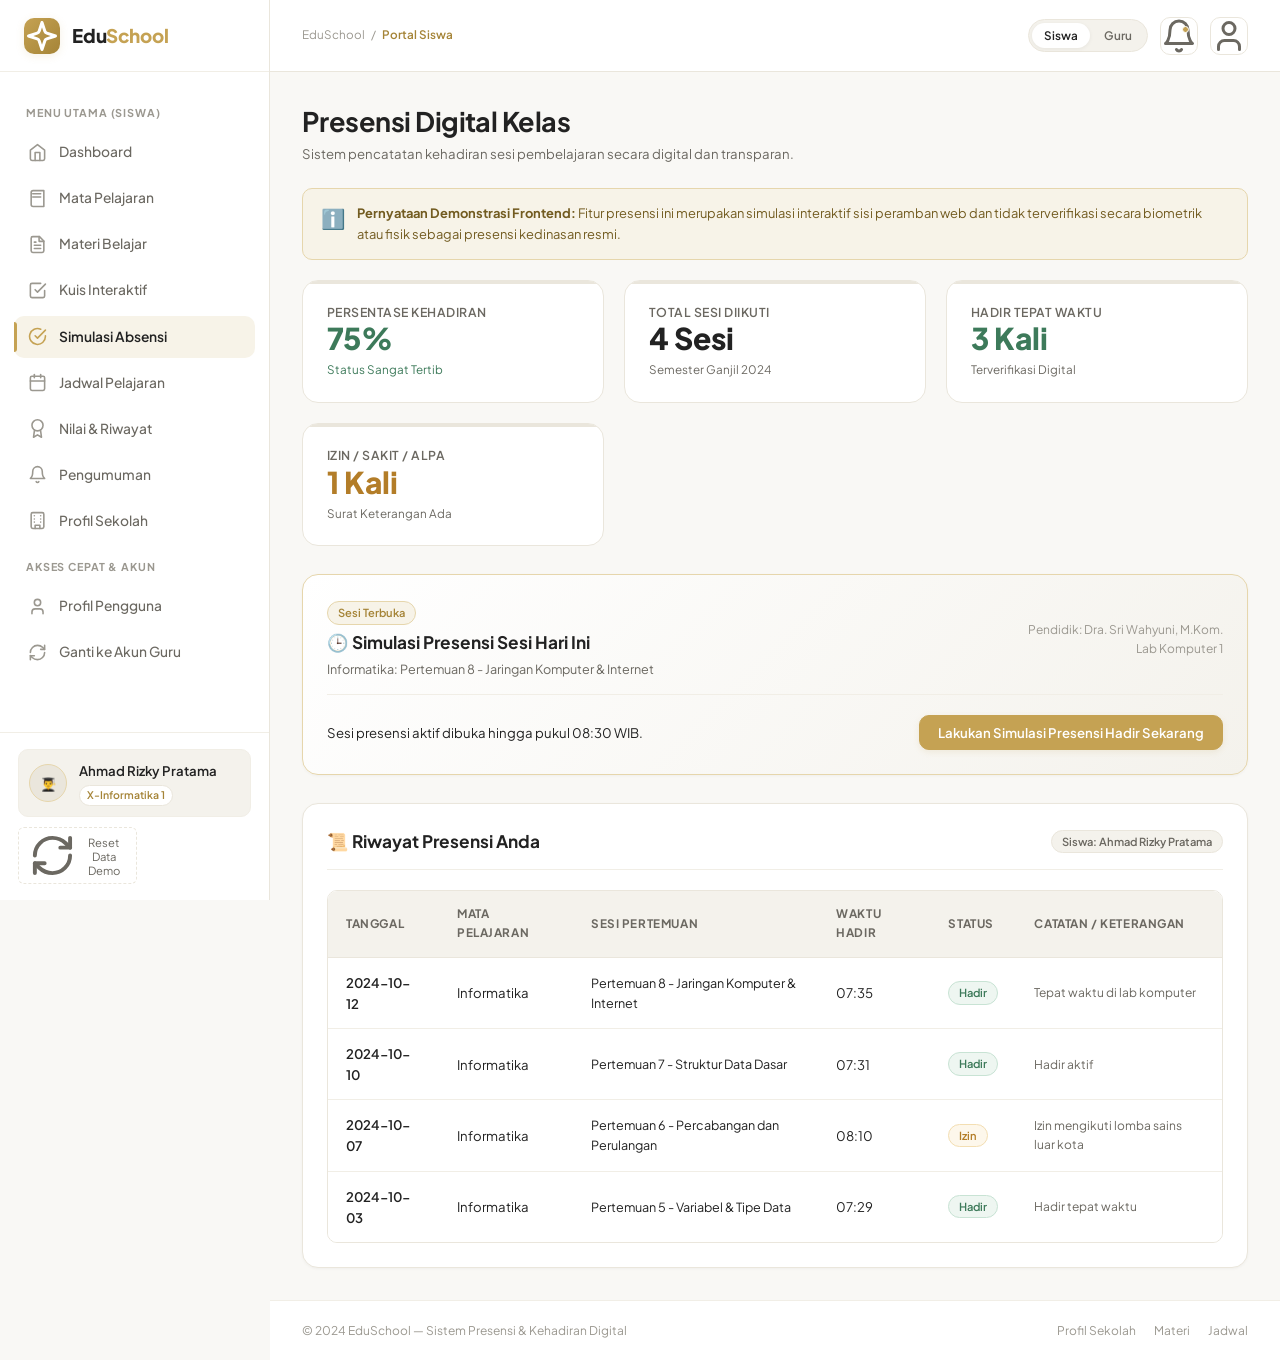
==== absensi.html @ 0a859791 "Initial commit: SMKN 1 Garut Edu LMS web application" ====
<!DOCTYPE html>
<html lang="id">
<head>
  <meta charset="UTF-8">
  <meta name="viewport" content="width=device-width, initial-scale=1.0">
  <title>Simulasi Presensi & Absensi — EduSchool</title>
  <meta name="description" content="Modul simulasi absensi digital untuk siswa dan rekapitulasi kehadiran kelas bagi guru.">
  <link rel="stylesheet" href="css/style.css">
  <link rel="stylesheet" href="css/components.css">
  <link rel="stylesheet" href="css/responsive.css">
</head>
<body>

  <div class="sidebar-overlay" id="sidebar-overlay"></div>

  <div class="app-container">
    <aside class="app-sidebar" id="app-sidebar"></aside>

    <div class="app-main">
      <header class="app-topbar" id="app-topbar"></header>

      <main class="app-content">
        <!-- Header Halaman -->
        <div style="margin-bottom: 24px;">
          <h1 style="font-size: 1.8rem; margin-bottom: 4px;">Presensi Digital Kelas</h1>
          <p style="font-size: 0.88rem; color: var(--text-muted);">
            Sistem pencatatan kehadiran sesi pembelajaran secara digital dan transparan.
          </p>
        </div>

        <!-- Disclaimer Demonstrasi Edukasi -->
        <div class="alert alert-gold">
          <span style="font-size: 1.3rem;">ℹ️</span>
          <div>
            <strong>Pernyataan Demonstrasi Frontend:</strong> Fitur presensi ini merupakan simulasi interaktif sisi peramban web dan tidak terverifikasi secara biometrik atau fisik sebagai presensi kedinasan resmi.
          </div>
        </div>

        <!-- =================== 1. VIEW SISWA =================== -->
        <div id="view-student-attendance">
          
          <!-- Bento Grid Rekap Siswa -->
          <div class="stat-grid">
            <div class="stat-card">
              <div class="stat-label">Persentase Kehadiran</div>
              <div class="stat-value" id="att-student-rate" style="color: var(--success);">95%</div>
              <div class="stat-trend positive">Status Sangat Tertib</div>
            </div>
            <div class="stat-card">
              <div class="stat-label">Total Sesi Diikuti</div>
              <div class="stat-value" id="att-student-total">4 Sesi</div>
              <div class="stat-trend">Semester Ganjil 2024</div>
            </div>
            <div class="stat-card">
              <div class="stat-label">Hadir Tepat Waktu</div>
              <div class="stat-value" id="att-student-hadir" style="color: var(--success);">3 Kali</div>
              <div class="stat-trend">Terverifikasi Digital</div>
            </div>
            <div class="stat-card">
              <div class="stat-label">Izin / Sakit / Alpa</div>
              <div class="stat-value" id="att-student-izin" style="color: var(--warning);">1 Kali</div>
              <div class="stat-trend">Surat Keterangan Ada</div>
            </div>
          </div>

          <!-- Widget Simulasi Check-in Hari Ini -->
          <div class="card" style="margin-bottom: 28px; border: 1.5px solid var(--gold-light); background: linear-gradient(135deg, #FFFFFF, var(--bg-subtle));">
            <div class="card-header">
              <div>
                <span class="badge badge-gold" style="margin-bottom: 4px;">Sesi Terbuka</span>
                <div class="card-title">🕒 Simulasi Presensi Sesi Hari Ini</div>
                <div class="card-subtitle">Informatika: Pertemuan 8 - Jaringan Komputer & Internet</div>
              </div>
              <div style="text-align: right; font-size: 0.8rem; color: var(--text-light);">
                Pendidik: Dra. Sri Wahyuni, M.Kom.<br>Lab Komputer 1
              </div>
            </div>

            <div style="display: flex; justify-content: space-between; align-items: center; flex-wrap: wrap; gap: 16px;">
              <div id="checkin-status-notice" style="font-size: 0.88rem; color: var(--text-dark);">
                <!-- Dynamically set by attendance.js -->
              </div>

              <div>
                <button type="button" class="btn btn-primary" id="btn-do-checkin" onclick="AttendanceManager.studentCheckIn()">
                  Lakukan Simulasi Presensi Hadir Sekarang
                </button>
              </div>
            </div>
          </div>

          <!-- Tabel Riwayat Kehadiran Siswa -->
          <div class="card">
            <div class="card-header">
              <div class="card-title">📜 Riwayat Presensi Anda</div>
              <span class="badge badge-neutral">Siswa: Ahmad Rizky Pratama</span>
            </div>

            <div class="table-responsive">
              <table class="table">
                <thead>
                  <tr>
                    <th>Tanggal</th>
                    <th>Mata Pelajaran</th>
                    <th>Sesi Pertemuan</th>
                    <th>Waktu Hadir</th>
                    <th>Status</th>
                    <th>Catatan / Keterangan</th>
                  </tr>
                </thead>
                <tbody id="student-attendance-table-body">
                  <!-- Rendered via attendance.js -->
                </tbody>
              </table>
            </div>
          </div>

        </div>

        <!-- =================== 2. VIEW GURU =================== -->
        <div id="view-teacher-attendance" style="display: none;">
          
          <!-- Bento Grid Rekap Kelas -->
          <div class="stat-grid">
            <div class="stat-card">
              <div class="stat-label">Kehadiran Kelas Rata-Rata</div>
              <div class="stat-value" id="teacher-att-rate" style="color: var(--success);">92%</div>
              <div class="stat-trend positive">Kelas X-Informatika 1</div>
            </div>
            <div class="stat-card">
              <div class="stat-label">Total Hadir</div>
              <div class="stat-value" id="teacher-att-hadir" style="color: var(--success);">5</div>
              <div class="stat-trend">Siswa Tepat Waktu</div>
            </div>
            <div class="stat-card">
              <div class="stat-label">Total Izin</div>
              <div class="stat-value" id="teacher-att-izin" style="color: var(--warning);">1</div>
              <div class="stat-trend">Keterangan Resmi</div>
            </div>
            <div class="stat-card">
              <div class="stat-label">Total Sakit / Alpa</div>
              <div class="stat-value" id="teacher-att-sakit" style="color: var(--danger);">2</div>
              <div class="stat-trend">Perlu Pembinaan</div>
            </div>
          </div>

          <!-- Filter & Kontrol Guru -->
          <div class="card" style="margin-bottom: 24px;">
            <div class="card-header">
              <div class="card-title">🔍 Filter Rekap Kehadiran Siswa</div>
              <span class="badge badge-gold">Panel Guru Pengampu</span>
            </div>

            <div class="form-row">
              <div class="form-group" style="margin-bottom: 0;">
                <label class="form-label">Mata Pelajaran</label>
                <select id="filter-att-subject" class="form-control">
                  <option value="all">Semua Mata Pelajaran</option>
                  <option value="Informatika" selected>Informatika</option>
                  <option value="Matematika Diskrit">Matematika Diskrit</option>
                </select>
              </div>

              <div class="form-group" style="margin-bottom: 0;">
                <label class="form-label">Tanggal Sesi</label>
                <input type="date" id="filter-att-date" class="form-control">
              </div>
            </div>
          </div>

          <!-- Tabel Rekapitulasi & Modifikasi Guru -->
          <div class="card">
            <div class="card-header">
              <div>
                <div class="card-title">📋 Rekapitulasi Presensi Seluruh Siswa</div>
                <div class="card-subtitle">Ubah status kehadiran langsung pada daftar di bawah ini</div>
              </div>
            </div>

            <div class="table-responsive">
              <table class="table">
                <thead>
                  <tr>
                    <th>Nama Siswa</th>
                    <th>Tanggal</th>
                    <th>Mata Pelajaran</th>
                    <th>Sesi</th>
                    <th>Waktu</th>
                    <th>Status Kehadiran</th>
                    <th>Aksi</th>
                  </tr>
                </thead>
                <tbody id="teacher-attendance-table-body">
                  <!-- Rendered via attendance.js -->
                </tbody>
              </table>
            </div>
          </div>

        </div>

      </main>

      <footer class="app-footer">
        <div>&copy; 2024 EduSchool — Sistem Presensi & Kehadiran Digital</div>
        <div class="app-footer-links">
          <a href="profil-sekolah.html">Profil Sekolah</a>
          <a href="materi.html">Materi</a>
          <a href="jadwal.html">Jadwal</a>
        </div>
      </footer>
    </div>
  </div>

  <div id="toast-container" class="toast-container"></div>

  <script src="js/data.js"></script>
  <script src="js/storage.js"></script>
  <script src="js/auth.js"></script>
  <script src="js/app.js"></script>
  <script src="js/attendance.js"></script>
  <script>
    AttendanceManager.init();
  </script>
</body>
</html>
---- css/style.css ----
/* ==========================================================================
   EDUSCHOOL - DESIGN SYSTEM & CORE STYLES
   Visual Identity: Modern Minimalist, Elegant, Premium, Old-Money Touch
   Palette:
     --bg-main: #F9F8F5 (Off-white)
     --bg-card: #FFFFFF (White)
     --gold-primary: #C5A253 (Accent Gold)
     --gold-light: #E6D6AC (Soft Gold)
     --gold-subtle: #F6F1E3 (Subtle Tint)
     --text-dark: #222222 (Soft Black)
     --text-muted: #777777 (Secondary Grey)
     --text-light: #9B9890
     --border-color: #EAE6DC (Hairline Border)
     --border-subtle: #F0EDE5
   ========================================================================== */

@import url('https://fonts.googleapis.com/css2?family=Plus+Jakarta+Sans:wght@300;400;500;600;700;800&family=Playfair+Display:ital,wght@0,500;0,600;0,700;1,400&display=swap');

:root {
  /* Color Palette */
  --bg-main: #F9F8F5;
  --bg-card: #FFFFFF;
  --bg-elevated: #FFFFFF;
  --bg-subtle: #F4F2EC;
  
  --gold-primary: #C5A253;
  --gold-dark: #A58437;
  --gold-light: #E6D6AC;
  --gold-subtle: #F7F3E8;
  --gold-glow: rgba(197, 162, 83, 0.15);
  
  --text-dark: #222222;
  --text-muted: #6B6861;
  --text-light: #9B9890;
  --text-inverse: #FFFFFF;

  --border-color: #EAE6DC;
  --border-subtle: #F1EEE6;
  --border-focus: #C5A253;

  /* Semantic Feedback (Harmonized, Not Neon) */
  --success: #3D7A5A;
  --success-bg: #EEF6F1;
  --success-border: #C8E3D4;

  --warning: #B37D28;
  --warning-bg: #FDF7EB;
  --warning-border: #F3DEB2;

  --danger: #9E3A3A;
  --danger-bg: #FDF2F2;
  --danger-border: #F3C4C4;

  --info: #3B6D9E;
  --info-bg: #F0F6FC;
  --info-border: #CBE0F4;

  /* Typography */
  --font-sans: 'Plus Jakarta Sans', -apple-system, BlinkMacSystemFont, 'Segoe UI', Roboto, sans-serif;
  --font-serif: 'Playfair Display', Georgia, serif;

  /* Shadows - Soft, Elegant & Subtle */
  --shadow-sm: 0 1px 3px rgba(34, 34, 34, 0.04);
  --shadow-md: 0 4px 14px rgba(34, 34, 34, 0.06);
  --shadow-lg: 0 10px 28px rgba(34, 34, 34, 0.08);
  --shadow-hover: 0 8px 22px rgba(197, 162, 83, 0.12);

  /* Radius */
  --radius-sm: 6px;
  --radius-md: 10px;
  --radius-lg: 16px;
  --radius-xl: 22px;
  --radius-pill: 9999px;

  /* Layout */
  --sidebar-width: 270px;
  --topbar-height: 72px;
  --transition: all 0.22s cubic-bezier(0.16, 1, 0.3, 1);
}

/* Base Reset */
*, *::before, *::after {
  box-sizing: border-box;
  margin: 0;
  padding: 0;
}

html {
  font-size: 15px;
  scroll-behavior: smooth;
  -webkit-font-smoothing: antialiased;
  -moz-osx-font-smoothing: grayscale;
}

body {
  font-family: var(--font-sans);
  background-color: var(--bg-main);
  color: var(--text-dark);
  line-height: 1.6;
  min-height: 100vh;
  display: flex;
  flex-direction: column;
}

/* Typography Defaults */
h1, h2, h3, h4, h5, h6 {
  color: var(--text-dark);
  font-weight: 700;
  line-height: 1.3;
  letter-spacing: -0.02em;
}

h1 { font-size: 2.1rem; }
h2 { font-size: 1.7rem; }
h3 { font-size: 1.35rem; }
h4 { font-size: 1.15rem; }

p {
  color: var(--text-muted);
}

a {
  color: inherit;
  text-decoration: none;
  transition: var(--transition);
}

img {
  max-width: 100%;
  display: block;
}

button, input, select, textarea {
  font-family: inherit;
  font-size: inherit;
}

/* App Shell (Dashboard Layout) */
.app-container {
  display: flex;
  min-height: 100vh;
  background-color: var(--bg-main);
}

/* Sidebar Navigation */
.app-sidebar {
  width: var(--sidebar-width);
  background-color: var(--bg-card);
  border-right: 1px solid var(--border-color);
  display: flex;
  flex-direction: column;
  position: fixed;
  top: 0;
  bottom: 0;
  left: 0;
  z-index: 100;
  transition: transform 0.3s cubic-bezier(0.16, 1, 0.3, 1);
}

.sidebar-header {
  height: var(--topbar-height);
  padding: 0 24px;
  display: flex;
  align-items: center;
  justify-content: space-between;
  border-bottom: 1px solid var(--border-subtle);
}

.brand-logo {
  display: flex;
  align-items: center;
  gap: 12px;
  font-weight: 800;
  font-size: 1.25rem;
  letter-spacing: -0.01em;
  color: var(--text-dark);
}

.brand-mark {
  width: 36px;
  height: 36px;
  border-radius: var(--radius-md);
  background: linear-gradient(135deg, var(--gold-primary), #A58437);
  display: flex;
  align-items: center;
  justify-content: center;
  color: #FFFFFF;
  box-shadow: 0 2px 8px var(--gold-glow);
}

.brand-text span {
  color: var(--gold-primary);
}

.sidebar-nav {
  flex: 1;
  overflow-y: auto;
  padding: 20px 14px;
  display: flex;
  flex-direction: column;
  gap: 4px;
}

.nav-section-title {
  font-size: 0.72rem;
  text-transform: uppercase;
  letter-spacing: 0.08em;
  font-weight: 700;
  color: var(--text-light);
  padding: 12px 12px 6px;
}

.nav-item {
  display: flex;
  align-items: center;
  gap: 12px;
  padding: 10px 14px;
  border-radius: var(--radius-md);
  font-size: 0.92rem;
  font-weight: 500;
  color: var(--text-muted);
  transition: var(--transition);
  position: relative;
}

.nav-item:hover {
  background-color: var(--gold-subtle);
  color: var(--text-dark);
}

.nav-item.active {
  background-color: var(--gold-subtle);
  color: var(--text-dark);
  font-weight: 600;
}

.nav-item.active::before {
  content: '';
  position: absolute;
  left: 0;
  top: 6px;
  bottom: 6px;
  width: 3px;
  background-color: var(--gold-primary);
  border-radius: 0 var(--radius-sm) var(--radius-sm) 0;
}

.nav-item svg {
  width: 19px;
  height: 19px;
  color: var(--text-light);
  transition: var(--transition);
  flex-shrink: 0;
}

.nav-item:hover svg,
.nav-item.active svg {
  color: var(--gold-primary);
}

.nav-badge {
  margin-left: auto;
  font-size: 0.72rem;
  padding: 2px 7px;
  border-radius: var(--radius-pill);
  background-color: var(--gold-light);
  color: var(--text-dark);
  font-weight: 600;
}

.sidebar-footer {
  padding: 16px 18px;
  border-top: 1px solid var(--border-subtle);
  background: var(--bg-card);
}

.user-snippet {
  display: flex;
  align-items: center;
  gap: 12px;
  padding: 10px;
  border-radius: var(--radius-md);
  background: var(--bg-subtle);
  border: 1px solid var(--border-subtle);
  cursor: pointer;
  transition: var(--transition);
}

.user-snippet:hover {
  border-color: var(--gold-light);
}

.user-avatar {
  width: 38px;
  height: 38px;
  border-radius: var(--radius-pill);
  background: #EAE6DC;
  display: flex;
  align-items: center;
  justify-content: center;
  font-weight: 700;
  color: var(--gold-dark);
  font-size: 0.88rem;
  border: 1.5px solid var(--gold-light);
  overflow: hidden;
  flex-shrink: 0;
}

.user-avatar img {
  width: 100%;
  height: 100%;
  object-fit: cover;
}

.user-meta {
  flex: 1;
  min-width: 0;
}

.user-name {
  font-size: 0.88rem;
  font-weight: 600;
  color: var(--text-dark);
  white-space: nowrap;
  overflow: hidden;
  text-overflow: ellipsis;
}

.user-role-badge {
  display: inline-block;
  font-size: 0.7rem;
  padding: 1px 7px;
  border-radius: var(--radius-pill);
  background: #FFFFFF;
  border: 1px solid var(--border-color);
  color: var(--gold-dark);
  font-weight: 600;
}

/* Main Area */
.app-main {
  flex: 1;
  margin-left: var(--sidebar-width);
  min-width: 0;
  display: flex;
  flex-direction: column;
  min-height: 100vh;
}

/* Topbar Header */
.app-topbar {
  height: var(--topbar-height);
  background-color: rgba(255, 255, 255, 0.92);
  backdrop-filter: blur(12px);
  -webkit-backdrop-filter: blur(12px);
  border-bottom: 1px solid var(--border-color);
  position: sticky;
  top: 0;
  z-index: 90;
  padding: 0 32px;
  display: flex;
  align-items: center;
  justify-content: space-between;
}

.topbar-left {
  display: flex;
  align-items: center;
  gap: 16px;
}

.page-title-group h1 {
  font-size: 1.35rem;
  font-weight: 700;
  color: var(--text-dark);
}

.page-breadcrumb {
  font-size: 0.78rem;
  color: var(--text-light);
  display: flex;
  align-items: center;
  gap: 6px;
}

.topbar-actions {
  display: flex;
  align-items: center;
  gap: 12px;
}

.topbar-btn {
  width: 38px;
  height: 38px;
  border-radius: var(--radius-md);
  border: 1px solid var(--border-color);
  background-color: var(--bg-card);
  display: flex;
  align-items: center;
  justify-content: center;
  color: var(--text-muted);
  cursor: pointer;
  transition: var(--transition);
  position: relative;
}

.topbar-btn:hover {
  border-color: var(--gold-primary);
  color: var(--gold-primary);
}

.topbar-btn .dot-indicator {
  position: absolute;
  top: 8px;
  right: 8px;
  width: 7px;
  height: 7px;
  background-color: var(--gold-primary);
  border-radius: 50%;
  border: 1.5px solid var(--bg-card);
}

.role-switcher-pill {
  display: flex;
  align-items: center;
  background-color: var(--bg-subtle);
  border: 1px solid var(--border-color);
  border-radius: var(--radius-pill);
  padding: 3px;
  gap: 2px;
}

.role-tab-btn {
  border: none;
  background: transparent;
  padding: 5px 12px;
  font-size: 0.78rem;
  font-weight: 600;
  color: var(--text-muted);
  border-radius: var(--radius-pill);
  cursor: pointer;
  transition: var(--transition);
}

.role-tab-btn.active {
  background-color: #FFFFFF;
  color: var(--text-dark);
  box-shadow: 0 1px 4px rgba(0, 0, 0, 0.06);
}

/* Content Area */
.app-content {
  flex: 1;
  padding: 32px;
  max-width: 1400px;
  width: 100%;
  margin: 0 auto;
}

/* Footer in App Shell */
.app-footer {
  padding: 20px 32px;
  border-top: 1px solid var(--border-subtle);
  display: flex;
  align-items: center;
  justify-content: space-between;
  font-size: 0.8rem;
  color: var(--text-light);
  background: var(--bg-card);
}

.app-footer-links {
  display: flex;
  gap: 18px;
}

.app-footer-links a:hover {
  color: var(--gold-primary);
}

/* Mobile Sidebar Toggle Button */
.mobile-toggle {
  display: none;
  background: none;
  border: none;
  cursor: pointer;
  color: var(--text-dark);
}

.sidebar-overlay {
  display: none;
  position: fixed;
  inset: 0;
  background-color: rgba(34, 34, 34, 0.4);
  backdrop-filter: blur(3px);
  z-index: 95;
}

/* Global Reset Demo Data Pill */
.btn-reset-demo {
  background: none;
  border: 1px dashed var(--border-color);
  color: var(--text-muted);
  padding: 4px 10px;
  border-radius: var(--radius-sm);
  font-size: 0.75rem;
  cursor: pointer;
  display: inline-flex;
  align-items: center;
  gap: 6px;
  transition: var(--transition);
}

.btn-reset-demo:hover {
  border-color: var(--warning);
  color: var(--warning);
  background-color: var(--warning-bg);
}
---- css/components.css ----
/* ==========================================================================
   EDUSCHOOL - UI COMPONENTS SYSTEM
   Clean, Modern Minimalist, Old-Money Polish, Consistent & Accessible
   ========================================================================== */

/* Cards & Surfaces */
.card {
  background-color: var(--bg-card);
  border: 1px solid var(--border-color);
  border-radius: var(--radius-lg);
  padding: 24px;
  box-shadow: var(--shadow-sm);
  transition: var(--transition);
}

.card:hover {
  border-color: rgba(197, 162, 83, 0.4);
}

.card-header {
  display: flex;
  align-items: center;
  justify-content: space-between;
  margin-bottom: 20px;
  padding-bottom: 14px;
  border-bottom: 1px solid var(--border-subtle);
}

.card-title {
  font-size: 1.15rem;
  font-weight: 700;
  color: var(--text-dark);
  display: flex;
  align-items: center;
  gap: 10px;
}

.card-subtitle {
  font-size: 0.84rem;
  color: var(--text-muted);
  margin-top: 3px;
}

/* Stat Cards (Bento metrics) */
.stat-grid {
  display: grid;
  grid-template-columns: repeat(auto-fit, minmax(230px, 1fr));
  gap: 20px;
  margin-bottom: 28px;
}

.stat-card {
  background: var(--bg-card);
  border: 1px solid var(--border-color);
  border-radius: var(--radius-lg);
  padding: 22px 24px;
  position: relative;
  overflow: hidden;
  transition: var(--transition);
}

.stat-card::after {
  content: '';
  position: absolute;
  top: 0;
  left: 0;
  width: 100%;
  height: 3px;
  background: var(--border-color);
  transition: var(--transition);
}

.stat-card:hover {
  transform: translateY(-2px);
  box-shadow: var(--shadow-md);
  border-color: var(--gold-light);
}

.stat-card:hover::after {
  background: var(--gold-primary);
}

.stat-header {
  display: flex;
  align-items: center;
  justify-content: space-between;
  margin-bottom: 12px;
}

.stat-icon {
  width: 44px;
  height: 44px;
  border-radius: var(--radius-md);
  background: var(--gold-subtle);
  color: var(--gold-dark);
  display: flex;
  align-items: center;
  justify-content: center;
}

.stat-label {
  font-size: 0.82rem;
  font-weight: 600;
  color: var(--text-muted);
  text-transform: uppercase;
  letter-spacing: 0.04em;
}

.stat-value {
  font-size: 2rem;
  font-weight: 800;
  color: var(--text-dark);
  line-height: 1.1;
  margin-bottom: 6px;
}

.stat-trend {
  font-size: 0.78rem;
  color: var(--text-muted);
  display: flex;
  align-items: center;
  gap: 4px;
}

.stat-trend.positive {
  color: var(--success);
}

/* Buttons */
.btn {
  display: inline-flex;
  align-items: center;
  justify-content: center;
  gap: 8px;
  padding: 10px 18px;
  font-size: 0.88rem;
  font-weight: 600;
  border-radius: var(--radius-md);
  border: 1px solid transparent;
  cursor: pointer;
  transition: var(--transition);
  white-space: nowrap;
  line-height: 1;
}

.btn-sm {
  padding: 7px 12px;
  font-size: 0.8rem;
  border-radius: var(--radius-sm);
}

.btn-lg {
  padding: 14px 26px;
  font-size: 1rem;
  border-radius: var(--radius-lg);
}

.btn-primary {
  background-color: var(--gold-primary);
  color: #FFFFFF;
  border-color: var(--gold-primary);
  box-shadow: 0 2px 6px var(--gold-glow);
}

.btn-primary:hover {
  background-color: var(--gold-dark);
  border-color: var(--gold-dark);
  transform: translateY(-1px);
}

.btn-outline {
  background-color: transparent;
  color: var(--text-dark);
  border-color: var(--border-color);
}

.btn-outline:hover {
  border-color: var(--gold-primary);
  color: var(--gold-primary);
  background-color: var(--gold-subtle);
}

.btn-dark {
  background-color: var(--text-dark);
  color: #FFFFFF;
}

.btn-dark:hover {
  background-color: #000000;
}

.btn-subtle {
  background-color: var(--bg-subtle);
  color: var(--text-dark);
  border-color: var(--border-subtle);
}

.btn-subtle:hover {
  background-color: var(--gold-subtle);
  border-color: var(--gold-light);
}

.btn-danger {
  background-color: var(--danger-bg);
  color: var(--danger);
  border-color: var(--danger-border);
}

.btn-danger:hover {
  background-color: var(--danger);
  color: #FFFFFF;
}

.btn-icon-only {
  width: 36px;
  height: 36px;
  padding: 0;
  border-radius: var(--radius-md);
}

/* Badges & Pills */
.badge {
  display: inline-flex;
  align-items: center;
  gap: 5px;
  padding: 3px 10px;
  border-radius: var(--radius-pill);
  font-size: 0.74rem;
  font-weight: 600;
  line-height: 1.4;
  border: 1px solid transparent;
}

.badge-gold {
  background-color: var(--gold-subtle);
  color: var(--gold-dark);
  border-color: var(--gold-light);
}

.badge-success {
  background-color: var(--success-bg);
  color: var(--success);
  border-color: var(--success-border);
}

.badge-warning {
  background-color: var(--warning-bg);
  color: var(--warning);
  border-color: var(--warning-border);
}

.badge-danger {
  background-color: var(--danger-bg);
  color: var(--danger);
  border-color: var(--danger-border);
}

.badge-neutral {
  background-color: var(--bg-subtle);
  color: var(--text-muted);
  border-color: var(--border-color);
}

/* Form Elements */
.form-group {
  margin-bottom: 18px;
}

.form-label {
  display: block;
  font-size: 0.85rem;
  font-weight: 600;
  color: var(--text-dark);
  margin-bottom: 7px;
}

.form-label .required {
  color: var(--danger);
  margin-left: 2px;
}

.form-control {
  width: 100%;
  padding: 10px 14px;
  background-color: #FFFFFF;
  border: 1px solid var(--border-color);
  border-radius: var(--radius-md);
  color: var(--text-dark);
  outline: none;
  transition: var(--transition);
}

.form-control:focus {
  border-color: var(--gold-primary);
  box-shadow: 0 0 0 3px var(--gold-glow);
}

.form-control::placeholder {
  color: var(--text-light);
}

textarea.form-control {
  min-height: 100px;
  resize: vertical;
}

.form-hint {
  font-size: 0.75rem;
  color: var(--text-muted);
  margin-top: 5px;
}

.form-row {
  display: grid;
  grid-template-columns: repeat(auto-fit, minmax(200px, 1fr));
  gap: 16px;
}

/* Tables */
.table-responsive {
  width: 100%;
  overflow-x: auto;
  border-radius: var(--radius-md);
  border: 1px solid var(--border-color);
}

.table {
  width: 100%;
  border-collapse: collapse;
  text-align: left;
  background: var(--bg-card);
}

.table th {
  background-color: var(--bg-subtle);
  color: var(--text-muted);
  font-size: 0.78rem;
  text-transform: uppercase;
  letter-spacing: 0.05em;
  font-weight: 700;
  padding: 14px 18px;
  border-bottom: 1px solid var(--border-color);
}

.table td {
  padding: 14px 18px;
  border-bottom: 1px solid var(--border-subtle);
  font-size: 0.88rem;
  color: var(--text-dark);
  vertical-align: middle;
}

.table tbody tr:last-child td {
  border-bottom: none;
}

.table tbody tr:hover {
  background-color: rgba(247, 243, 232, 0.4);
}

/* Progress Bar */
.progress-container {
  width: 100%;
  background-color: var(--border-subtle);
  border-radius: var(--radius-pill);
  height: 8px;
  overflow: hidden;
  position: relative;
}

.progress-bar {
  height: 100%;
  background: linear-gradient(90deg, var(--gold-primary), #D6B76C);
  border-radius: var(--radius-pill);
  transition: width 0.4s ease;
}

/* Modal System */
.modal-backdrop {
  position: fixed;
  inset: 0;
  background-color: rgba(34, 34, 34, 0.55);
  backdrop-filter: blur(4px);
  -webkit-backdrop-filter: blur(4px);
  z-index: 200;
  display: flex;
  align-items: center;
  justify-content: center;
  padding: 20px;
  opacity: 0;
  visibility: hidden;
  transition: opacity 0.25s ease, visibility 0.25s ease;
}

.modal-backdrop.active {
  opacity: 1;
  visibility: visible;
}

.modal-dialog {
  background: var(--bg-card);
  border: 1px solid var(--border-color);
  border-radius: var(--radius-xl);
  max-width: 620px;
  width: 100%;
  max-height: 90vh;
  display: flex;
  flex-direction: column;
  box-shadow: var(--shadow-lg);
  transform: translateY(20px) scale(0.98);
  transition: transform 0.25s cubic-bezier(0.16, 1, 0.3, 1);
  overflow: hidden;
}

.modal-backdrop.active .modal-dialog {
  transform: translateY(0) scale(1);
}

.modal-dialog.modal-lg {
  max-width: 820px;
}

.modal-header {
  padding: 20px 26px;
  border-bottom: 1px solid var(--border-subtle);
  display: flex;
  align-items: center;
  justify-content: space-between;
}

.modal-title {
  font-size: 1.25rem;
  font-weight: 700;
}

.modal-close {
  background: none;
  border: none;
  color: var(--text-light);
  cursor: pointer;
  padding: 4px;
  border-radius: var(--radius-sm);
  display: flex;
  align-items: center;
  justify-content: center;
  transition: var(--transition);
}

.modal-close:hover {
  color: var(--text-dark);
  background: var(--bg-subtle);
}

.modal-body {
  padding: 24px 26px;
  overflow-y: auto;
  flex: 1;
}

.modal-footer {
  padding: 16px 26px;
  border-top: 1px solid var(--border-subtle);
  display: flex;
  align-items: center;
  justify-content: flex-end;
  gap: 12px;
  background: var(--bg-main);
}

/* Toast System */
.toast-container {
  position: fixed;
  bottom: 24px;
  right: 24px;
  z-index: 300;
  display: flex;
  flex-direction: column;
  gap: 10px;
  max-width: 380px;
  width: calc(100% - 48px);
  pointer-events: none;
}

.toast {
  background: #FFFFFF;
  border: 1px solid var(--border-color);
  border-radius: var(--radius-md);
  padding: 14px 18px;
  box-shadow: var(--shadow-lg);
  display: flex;
  align-items: flex-start;
  gap: 12px;
  pointer-events: auto;
  transform: translateX(100%);
  opacity: 0;
  transition: all 0.3s cubic-bezier(0.16, 1, 0.3, 1);
}

.toast.show {
  transform: translateX(0);
  opacity: 1;
}

.toast-icon {
  flex-shrink: 0;
  width: 22px;
  height: 22px;
  display: flex;
  align-items: center;
  justify-content: center;
}

.toast-success .toast-icon { color: var(--success); }
.toast-danger .toast-icon { color: var(--danger); }
.toast-warning .toast-icon { color: var(--warning); }
.toast-info .toast-icon { color: var(--gold-primary); }

.toast-content {
  flex: 1;
}

.toast-title {
  font-weight: 700;
  font-size: 0.88rem;
  color: var(--text-dark);
  margin-bottom: 2px;
}

.toast-message {
  font-size: 0.8rem;
  color: var(--text-muted);
}

/* Alerts / Banners */
.alert {
  padding: 14px 18px;
  border-radius: var(--radius-md);
  border: 1px solid transparent;
  display: flex;
  align-items: flex-start;
  gap: 12px;
  font-size: 0.86rem;
  margin-bottom: 20px;
}

.alert-gold {
  background-color: var(--gold-subtle);
  border-color: var(--gold-light);
  color: #725B20;
}

.alert-info {
  background-color: var(--info-bg);
  border-color: var(--info-border);
  color: var(--info);
}

.alert-warning {
  background-color: var(--warning-bg);
  border-color: var(--warning-border);
  color: var(--warning);
}

/* Empty State */
.empty-state {
  text-align: center;
  padding: 48px 24px;
}

.empty-state-icon {
  width: 64px;
  height: 64px;
  border-radius: 50%;
  background: var(--gold-subtle);
  color: var(--gold-primary);
  display: flex;
  align-items: center;
  justify-content: center;
  margin: 0 auto 16px;
}

.empty-state-title {
  font-size: 1.15rem;
  font-weight: 700;
  color: var(--text-dark);
  margin-bottom: 6px;
}

.empty-state-desc {
  font-size: 0.86rem;
  color: var(--text-muted);
  max-width: 400px;
  margin: 0 auto 20px;
}

/* Tab Bar */
.tab-nav {
  display: flex;
  gap: 8px;
  border-bottom: 1px solid var(--border-color);
  margin-bottom: 24px;
  overflow-x: auto;
}

.tab-btn {
  padding: 10px 18px;
  background: none;
  border: none;
  border-bottom: 2px solid transparent;
  font-size: 0.88rem;
  font-weight: 600;
  color: var(--text-muted);
  cursor: pointer;
  transition: var(--transition);
  white-space: nowrap;
}

.tab-btn:hover {
  color: var(--text-dark);
}

.tab-btn.active {
  color: var(--gold-dark);
  border-bottom-color: var(--gold-primary);
}

/* Search and Filter Bar */
.filter-bar {
  display: flex;
  align-items: center;
  justify-content: space-between;
  gap: 16px;
  margin-bottom: 24px;
  flex-wrap: wrap;
}

.search-input-wrap {
  position: relative;
  flex: 1;
  min-width: 260px;
}

.search-input-wrap svg {
  position: absolute;
  left: 14px;
  top: 50%;
  transform: translateY(-50%);
  color: var(--text-light);
  width: 18px;
  height: 18px;
}

.search-input-wrap input {
  padding-left: 42px;
}
---- css/responsive.css ----
/* ==========================================================================
   EDUSCHOOL - RESPONSIVE STYLES
   Smooth adaptivity across Desktop, Laptop, Tablet, and Mobile
   ========================================================================== */

/* Large Tablets & Small Laptops (<= 1024px) */
@media (max-width: 1024px) {
  :root {
    --sidebar-width: 240px;
  }

  .app-content {
    padding: 24px;
  }

  .stat-grid {
    grid-template-columns: repeat(2, 1fr);
  }
}

/* Medium Tablets & Mobile (<= 868px) */
@media (max-width: 868px) {
  .app-sidebar {
    transform: translateX(-100%);
    box-shadow: 4px 0 24px rgba(0, 0, 0, 0.15);
  }

  .app-sidebar.mobile-open {
    transform: translateX(0);
  }

  .sidebar-overlay.active {
    display: block;
  }

  .app-main {
    margin-left: 0;
  }

  .mobile-toggle {
    display: flex;
    align-items: center;
    justify-content: center;
    width: 38px;
    height: 38px;
    border-radius: var(--radius-md);
    background: var(--bg-subtle);
    border: 1px solid var(--border-color);
  }

  .app-topbar {
    padding: 0 18px;
  }

  .topbar-left .page-breadcrumb {
    display: none;
  }

  .app-content {
    padding: 18px 16px;
  }

  .stat-grid {
    grid-template-columns: 1fr;
    gap: 14px;
  }

  .card {
    padding: 18px;
  }

  .filter-bar {
    flex-direction: column;
    align-items: stretch;
  }

  .search-input-wrap {
    min-width: 100%;
  }

  .modal-dialog {
    max-height: 94vh;
    border-radius: var(--radius-lg);
  }

  .modal-header, .modal-body, .modal-footer {
    padding: 16px 20px;
  }
}

/* Small Mobile Screens (<= 480px) */
@media (max-width: 480px) {
  .brand-text {
    font-size: 1.1rem;
  }

  .topbar-actions .role-switcher-pill {
    display: none; /* Accessible in sidebar on mobile */
  }

  .app-footer {
    flex-direction: column;
    gap: 12px;
    text-align: center;
  }

  .app-footer-links {
    justify-content: center;
  }

  .btn {
    width: 100%;
  }

  .btn-icon-only, .topbar-btn, .tab-btn {
    width: auto;
  }

  .modal-footer {
    flex-direction: column-reverse;
  }

  .modal-footer .btn {
    width: 100%;
  }
}

/* Print Styles */
@media print {
  .app-sidebar, .app-topbar, .app-footer, .btn, .topbar-actions {
    display: none !important;
  }
  .app-main {
    margin-left: 0 !important;
  }
  .app-content {
    padding: 0 !important;
  }
  .card {
    border: 1px solid #ccc !important;
    box-shadow: none !important;
    page-break-inside: avoid;
  }
}
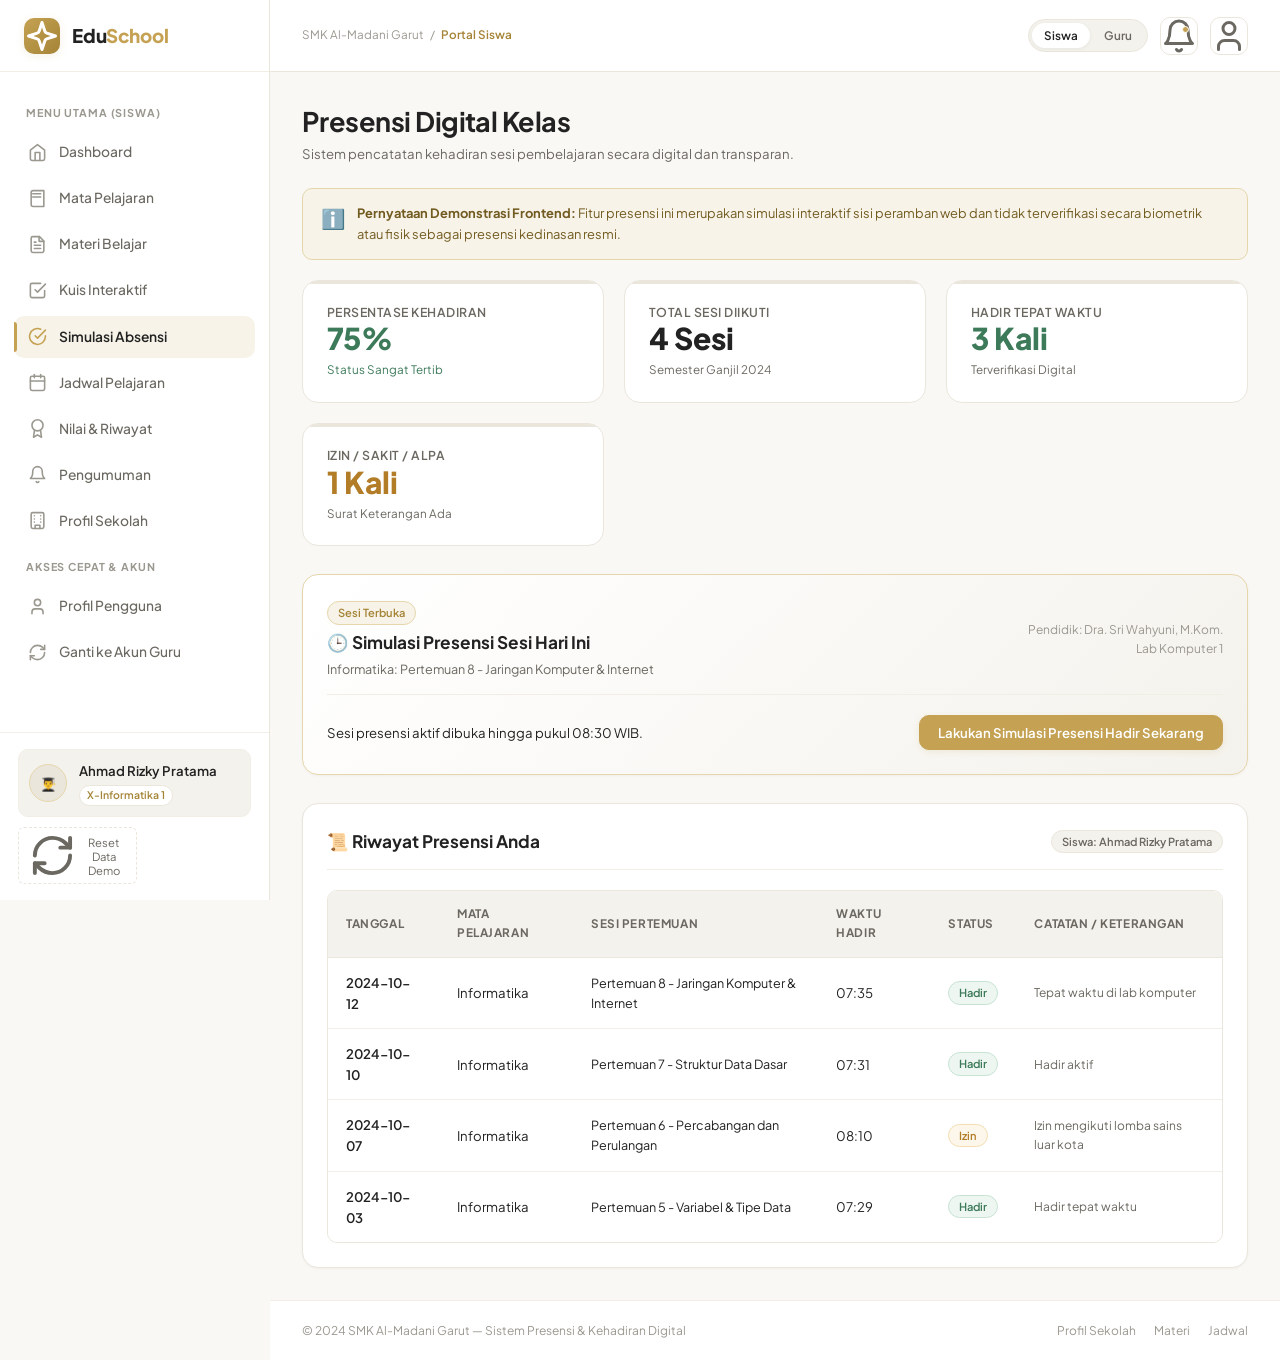
==== commit 2d7853d7: "Rebrand SMKN 1 Garut -> SMK Al-Madani Garut; center hero section" ====
--- a/absensi.html
+++ b/absensi.html
@@ -3,7 +3,7 @@
 <head>
   <meta charset="UTF-8">
   <meta name="viewport" content="width=device-width, initial-scale=1.0">
-  <title>Simulasi Presensi & Absensi — EduSchool</title>
+  <title>Simulasi Presensi & Absensi — SMK Al-Madani Garut</title>
   <meta name="description" content="Modul simulasi absensi digital untuk siswa dan rekapitulasi kehadiran kelas bagi guru.">
   <link rel="stylesheet" href="css/style.css">
   <link rel="stylesheet" href="css/components.css">
@@ -202,7 +202,7 @@
       </main>
 
       <footer class="app-footer">
-        <div>&copy; 2024 EduSchool — Sistem Presensi & Kehadiran Digital</div>
+        <div>&copy; 2024 SMK Al-Madani Garut — Sistem Presensi & Kehadiran Digital</div>
         <div class="app-footer-links">
           <a href="profil-sekolah.html">Profil Sekolah</a>
           <a href="materi.html">Materi</a>
--- a/css/style.css
+++ b/css/style.css
@@ -1,5 +1,5 @@
 /* ==========================================================================
-   EDUSCHOOL - DESIGN SYSTEM & CORE STYLES
+   SMK AL-MADANI GARUT - DESIGN SYSTEM & CORE STYLES
    Visual Identity: Modern Minimalist, Elegant, Premium, Old-Money Touch
    Palette:
      --bg-main: #F9F8F5 (Off-white)
--- a/css/components.css
+++ b/css/components.css
@@ -1,5 +1,5 @@
 /* ==========================================================================
-   EDUSCHOOL - UI COMPONENTS SYSTEM
+   SMK AL-MADANI GARUT - UI COMPONENTS SYSTEM
    Clean, Modern Minimalist, Old-Money Polish, Consistent & Accessible
    ========================================================================== */
 
--- a/css/responsive.css
+++ b/css/responsive.css
@@ -1,5 +1,5 @@
 /* ==========================================================================
-   EDUSCHOOL - RESPONSIVE STYLES
+   SMK Al-Madani Garut - RESPONSIVE STYLES
    Smooth adaptivity across Desktop, Laptop, Tablet, and Mobile
    ========================================================================== */
 
